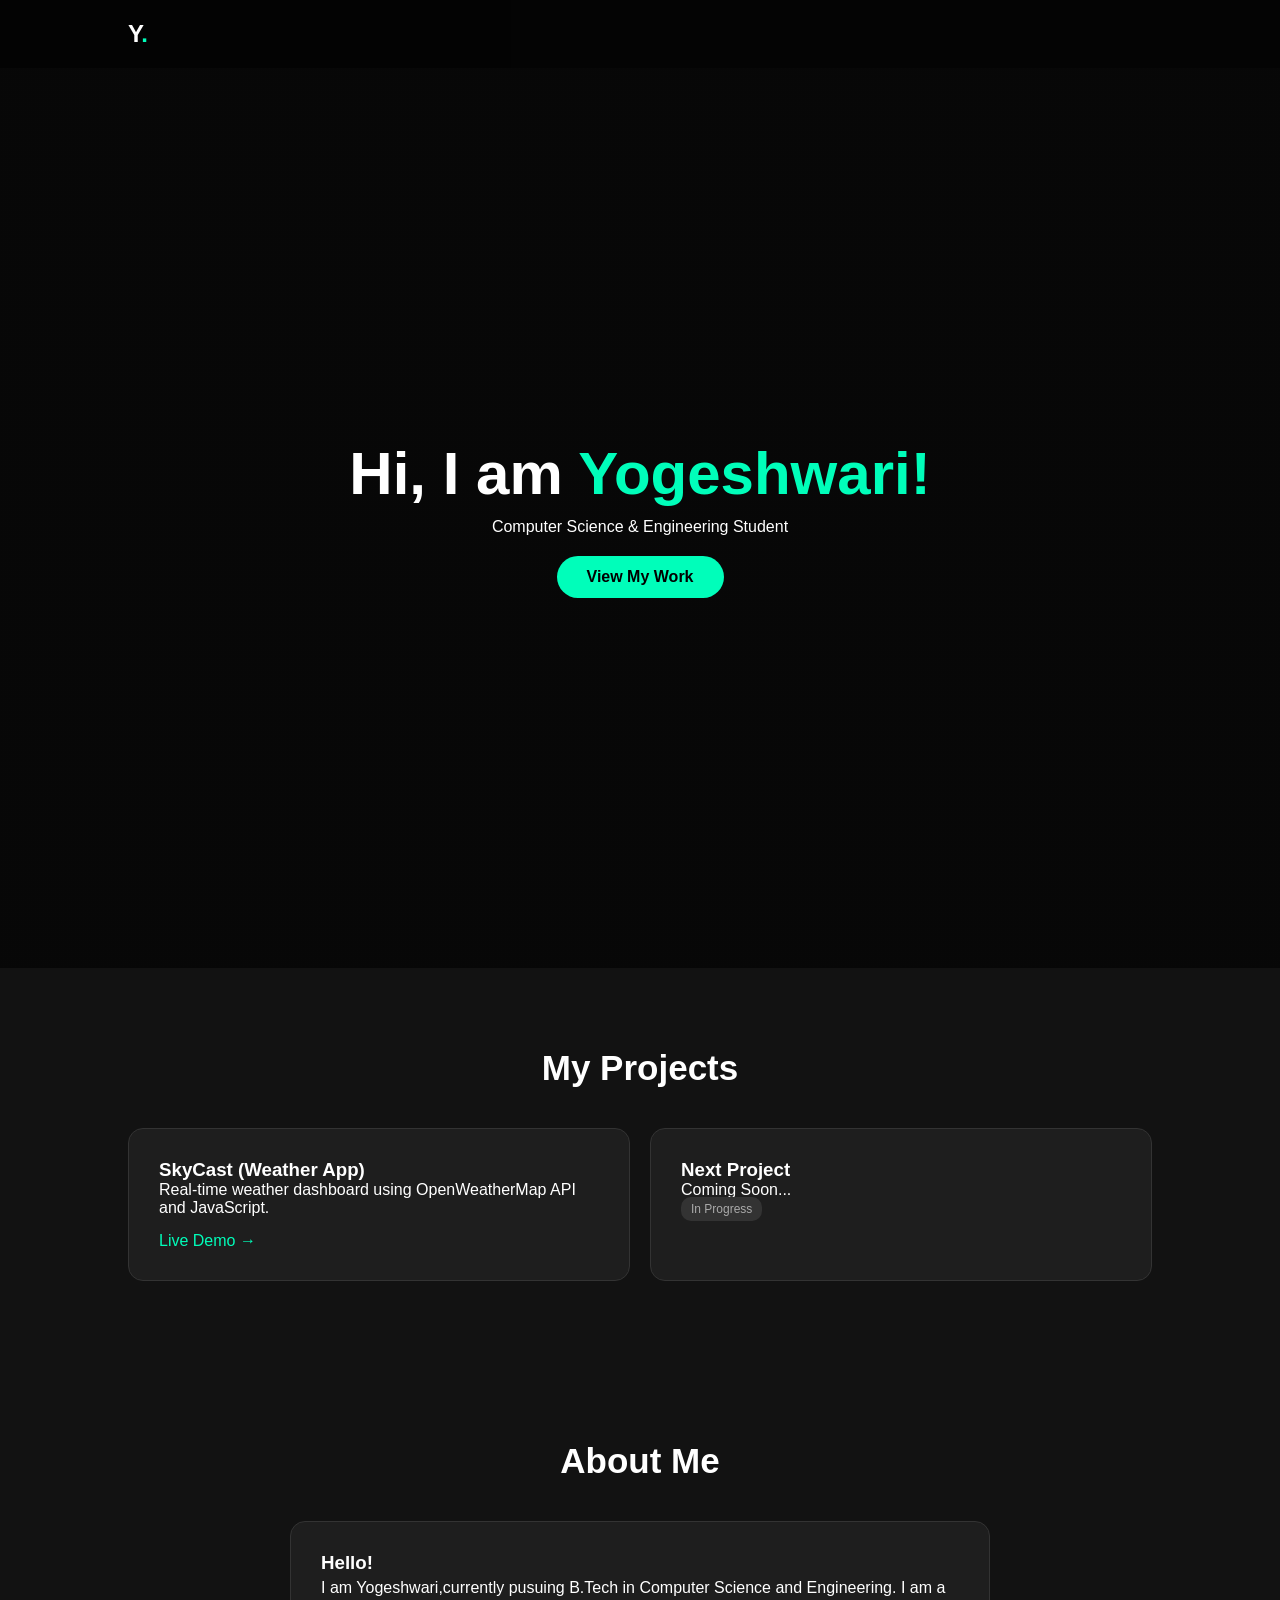
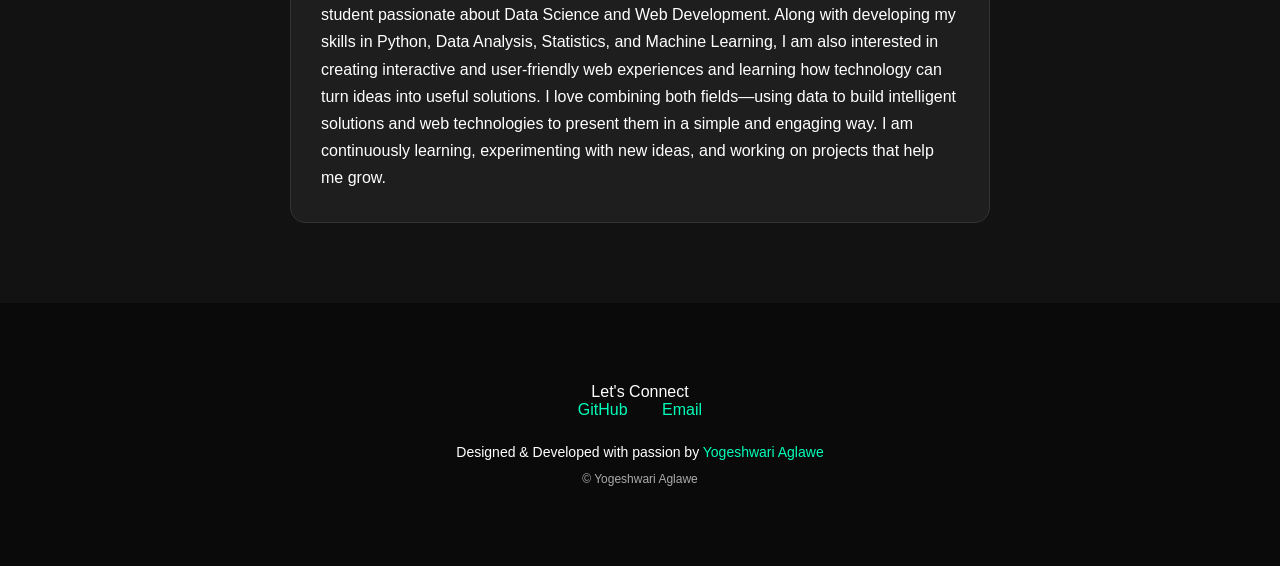
==== portfolio.html @ 9653909c "Add files via upload" ====
<!DOCTYPE html>
<html lang="en">
<head>
    <meta charset="UTF-8">
    <meta name="viewport" content="width=device-width, initial-scale=1.0">
    <title>Yogeshwari | Portfolio</title>
    <link rel="stylesheet" href="portfolio.css">
</head>
<body>
    <nav>
        <div class="logo">Y<span>.</span></div>
    </nav>

    <section id="home" class="hero">
        <div class="hero-content">
            <h1>Hi, I am <span class="highlight">Yogeshwari!</span></h1>
            <p>Computer Science & Engineering Student</p>
            <a href="#projects" class="btn">View My Work</a>
        </div>
    </section>

    <section id="projects">
        <h2 class="section-title">My Projects</h2>
        <div class="project-container">
            <div class="project-card">
                <h3>SkyCast (Weather App)</h3>
                <p>Real-time weather dashboard using OpenWeatherMap API and JavaScript.</p>
                <a href="https://yogeshwariaglawe.github.io/Weather-App/" target="_blank" class="project-link">Live Demo →</a>
            </div>
            <div class="project-card">
                <h3>Next Project</h3>
                <p>Coming Soon...</p>
                <span class="tag">In Progress</span>
            </div>
            </div>  <!-- project-card 2 -->
        </div>  <!-- project-container -->
    </section>  <!-- projects -->
            <section id="about">
            <h2 class="section-title">About Me</h2>
            <div class="about-content">
                <div class="about-card">
                    <h3>Hello!</h3>
                <p>I am Yogeshwari,currently pusuing B.Tech in Computer Science and Engineering. I am a student passionate about Data Science and Web Development.

                Along with developing my skills in Python, Data Analysis, Statistics, and Machine Learning, I am also interested in creating interactive and user-friendly web experiences and learning how technology can turn ideas into useful solutions.

               I love combining both fields—using data to build intelligent solutions and web technologies to present them in a simple and engaging way. I am continuously learning, experimenting with new ideas, and working on projects that help me grow.
            </p>
            </div>
            </div>
            </div></section>
        </div>
    </section>

    <footer id="contact">
        
<footer id="contact">
    <p>Let's Connect</p>

    <div class="social-links">
        <a href="https://github.com/yogeshwariaglawe"
           target="_blank" rel="noopener noreferrer">GitHub</a>

        <a href="mailto:yogeshwariaglawe9@gmail.com">Email</a>
    </div>

    <p class="credit">
        Designed & Developed with passion by
        <span class="highlight">Yogeshwari Aglawe</span>
    </p>

    <p class="copyright">
        © Yogeshwari Aglawe 
    </p>
</footer>

</body>
</html>
---- portfolio.css ----
* { 
    margin: 0; 
    padding: 0; 
    box-sizing: border-box; 
    font-family: 'Segoe UI', sans-serif; 
}
body { 
    background: #121212; 
    color: #fff; 
    scroll-behavior: smooth; 

}

nav { 
    display: flex; 
    justify-content: space-between; 
    padding: 20px 10%; 
    background: rgba(0,0,0,0.8); 
    position: sticky; 
    top: 0; 
    z-index: 100; 
}
.logo { 
    font-size: 24px; 
    font-weight: bold; 
}
.logo span { 
    color: #00feba; 
}
nav ul { 
    display: flex; 
    list-style: none; 
    gap: 20px; 
}
nav a { 
    color: #fff; 
    text-decoration: none; 
    font-size: 18px; 
}

.hero{
min-height: 100vh; 
    display: flex; 
    align-items: center; 
    justify-content: center; 
    text-align: center; 
    background: linear-gradient(rgba(0,0,0,0.6), rgba(0,0,0,0.6)), url('https://plus.unsplash.com/premium_photo-1661878265739-da90bc1af051?q=80&w=1086&auto=format&fit=crop&ixlib=rb-4.1.0&ixid=M3wxMjA3fDB8MHxwaG90by1wYWdlfHx8fGVufDB8fHx8fA%3D%3D'); 
    background-size: cover; 
    background-position: center;
    background-repeat: no-repeat;
}

.highlight { 
    color: #00feba; 
}
.hero h1 { 
    font-size: 60px; 
    margin-bottom: 10px; 
}
.btn { 
    display: inline-block; 
    margin-top: 20px; 
    padding: 12px 30px; 
    background: #00feba; 
    color: #000; 
    border-radius: 30px; 
    text-decoration: none; 
    font-weight: bold; 
}

#projects { 
    padding: 80px 10%; 
}
.section-title { 
    text-align: center; 
    margin-bottom: 40px; 
    font-size: 35px; 
}
.project-container { 
    display: grid; 
    grid-template-columns: repeat(auto-fit, minmax(300px, 1fr)); 
    gap: 20px; 
}
.project-card { 
    background: #1e1e1e; 
    padding: 30px; 
    border-radius: 15px; 
    border: 1px solid #333; 
    transition: 0.3s; 
}
.project-card:hover { 
    transform: translateY(-10px); 
    border-color: #00feba; 
}
.project-link { 
    color: #00feba; 
    text-decoration: none; 
    display: inline-block; 
    margin-top: 15px; 
}
.tag { 
    font-size: 12px; 
    background: #333; 
    padding: 5px 10px; 
    border-radius: 10px; 
    color: #aaa; 
}
#about { 
    padding: 80px 10%; 
}


footer { 
    text-align: center; 
    padding: 40px; 
    background: #0a0a0a; 
}
.social-links a { 
    margin: 0 15px; 
    color: #00feba; 
    text-decoration: none; 
}
.about-content {
    display: flex;
    justify-content: center;
}

.about-card {
    background: #1e1e1e;
    padding: 30px;
    border-radius: 15px;
    border: 1px solid #333;
    max-width: 700px;
}
.about-card p {
    line-height: 1.7;
}
.about-card:hover { 
    transform: translateY(-10px); 
    border-color: #00feba; 
}

.credit {
    margin-top: 25px;
    font-size: 14px;
}

.copyright {
    margin-top: 12px;
    font-size: 12px;
    color: #aaa;
}
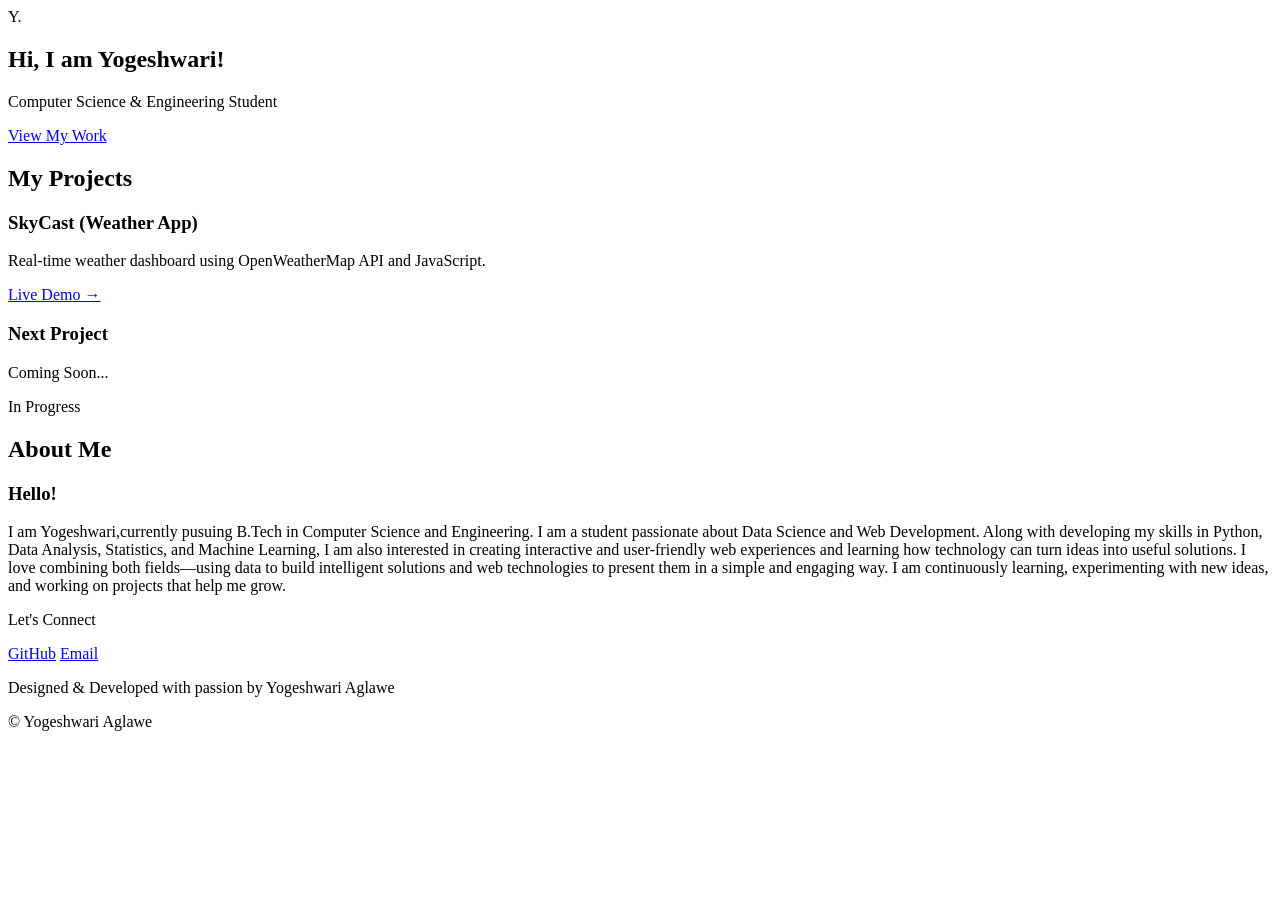
==== commit b16f7e3f: ".." ====
--- a/portfolio.html
+++ b/portfolio.html
@@ -4,7 +4,7 @@
     <meta charset="UTF-8">
     <meta name="viewport" content="width=device-width, initial-scale=1.0">
     <title>Yogeshwari | Portfolio</title>
-    <link rel="stylesheet" href="portfolio.css">
+    <link rel="stylesheet" href="index.css">
 </head>
 <body>
     <nav>
